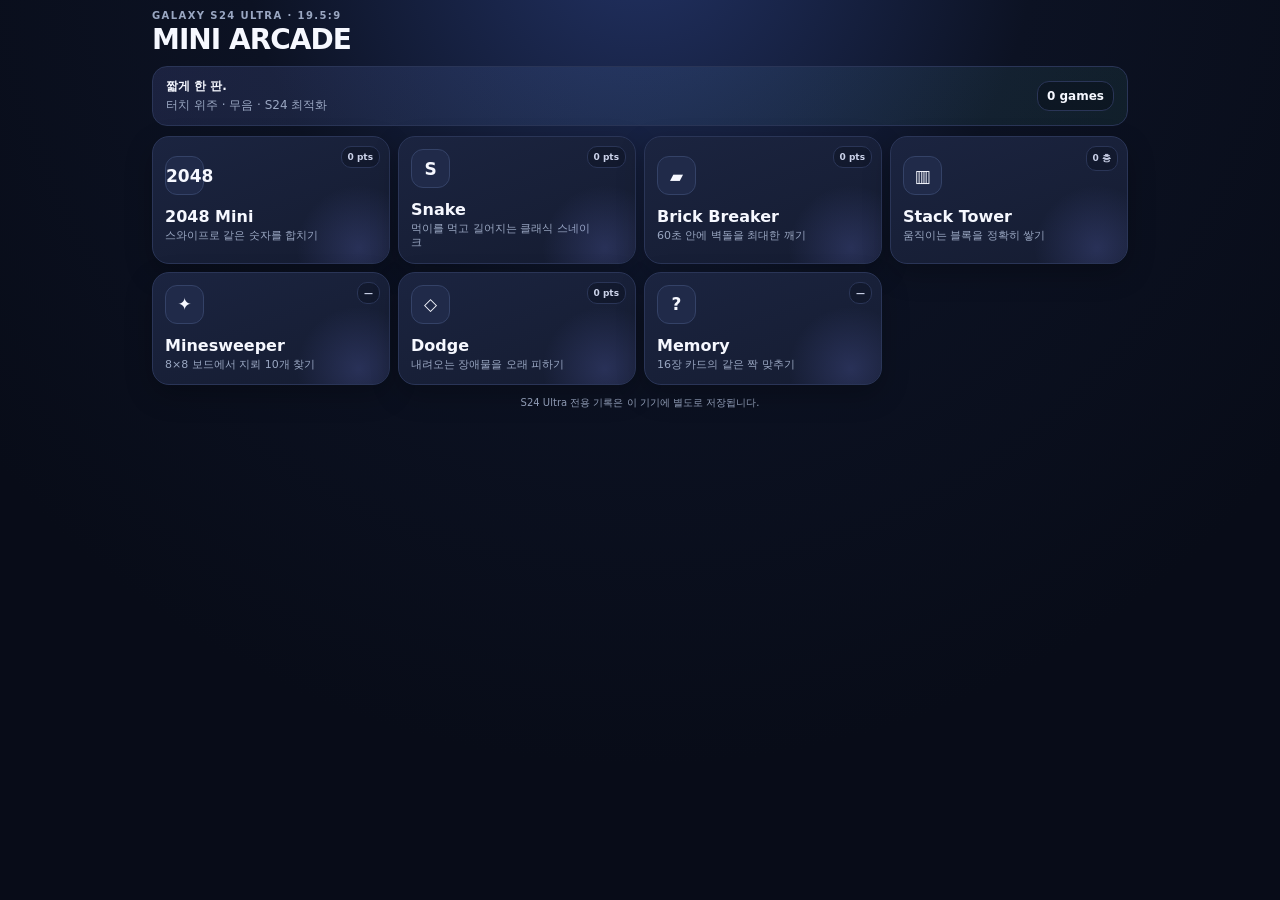
==== s24.html @ 346298de "Add files via upload" ====
<!DOCTYPE html>
<html lang="ko">
<head>
  <meta charset="UTF-8" />
  <meta name="viewport" content="width=device-width,initial-scale=1,viewport-fit=cover,user-scalable=no" />
  <meta name="theme-color" content="#0b1020" />
  <meta name="mobile-web-app-capable" content="yes" />
  <title>Mini Arcade · S24 Ultra</title>
  <link rel="manifest" href="manifest-s24.webmanifest" />
  <link rel="icon" href="icon.svg" type="image/svg+xml" />
  <link rel="stylesheet" href="styles.css" />
</head>
<body class="s24-mode">
  <main id="app" class="app-shell">
    <header class="topbar">
      <div>
        <p class="eyebrow">GALAXY S24 ULTRA · 19.5:9</p>
        <h1 id="screenTitle">MINI ARCADE</h1>
      </div>
      <div class="top-actions">
        <button id="pauseBtn" class="icon-btn hidden" type="button" aria-label="일시정지">Ⅱ</button>
        <button id="homeBtn" class="icon-btn hidden" type="button" aria-label="게임 선택으로 돌아가기">⌂</button>
      </div>
    </header>
    <section id="homeScreen" class="screen active" aria-labelledby="screenTitle">
      <div class="intro-panel">
        <div><strong>짧게 한 판.</strong><span>터치 위주 · 무음 · S24 최적화</span></div>
        <div class="session-badge"><span id="playedCount">0</span> games</div>
      </div>
      <div id="gameGrid" class="game-grid"></div>
      <p class="home-note">S24 Ultra 전용 기록은 이 기기에 별도로 저장됩니다.</p>
    </section>
    <section id="gameScreen" class="screen" aria-live="polite">
      <div class="game-head">
        <div><p id="gameKicker" class="eyebrow"></p><h2 id="gameName"></h2><p id="gameHelp" class="game-help"></p></div>
        <div id="gameStats" class="stats"></div>
      </div>
      <div id="gameStage" class="game-stage"></div>
    </section>
  </main>
  <div id="toast" class="toast" role="status" aria-live="polite"></div>
  <script src="app.js" defer></script>
</body>
</html>
---- styles.css ----
:root{
  --bg:#080c18;
  --bg2:#11172a;
  --card:#151c31;
  --card2:#1b2440;
  --line:#2a3557;
  --text:#f6f8ff;
  --muted:#9aa7c2;
  --accent:#7f8cff;
  --accent2:#5ce0b4;
  --danger:#ff6f8e;
  --warn:#ffd166;
  --safe-top:max(18px,env(safe-area-inset-top));
  --safe-bottom:max(18px,env(safe-area-inset-bottom));
  --shadow:0 18px 50px rgba(0,0,0,.28);
}
*{box-sizing:border-box;-webkit-tap-highlight-color:transparent}
html,body{margin:0;min-height:100%;background:radial-gradient(circle at 50% -20%,#1d2a51 0,#0c1223 42%,var(--bg) 75%);color:var(--text);font-family:-apple-system,BlinkMacSystemFont,"SF Pro Display","Pretendard","Noto Sans KR",system-ui,sans-serif;overscroll-behavior:none}
body{min-height:100svh;touch-action:manipulation}
button{font:inherit;color:inherit;border:0}
button:focus-visible{outline:3px solid #c5cbff;outline-offset:3px}
.hidden{display:none!important}
.app-shell{width:min(1100px,100%);margin:0 auto;padding:var(--safe-top) clamp(14px,3vw,28px) var(--safe-bottom)}
.topbar{display:flex;align-items:center;justify-content:space-between;gap:18px;margin-bottom:18px}
.eyebrow{margin:0 0 4px;color:var(--muted);font-size:12px;font-weight:800;letter-spacing:.14em}
h1,h2{margin:0;letter-spacing:-.035em} h1{font-size:clamp(28px,4vw,42px)} h2{font-size:clamp(26px,4vw,38px)}
.top-actions{display:flex;gap:9px}.icon-btn{width:48px;height:48px;border:1px solid var(--line);border-radius:15px;background:rgba(21,28,49,.92);font-weight:900;font-size:20px;box-shadow:var(--shadow)}
.screen{display:none}.screen.active{display:block}
.intro-panel{display:flex;justify-content:space-between;align-items:center;gap:14px;padding:15px 17px;margin-bottom:14px;border:1px solid var(--line);border-radius:18px;background:linear-gradient(135deg,rgba(127,140,255,.14),rgba(92,224,180,.07));color:var(--muted)}
.intro-panel strong{color:var(--text);margin-right:8px}.session-badge{white-space:nowrap;border:1px solid var(--line);background:rgba(8,12,24,.45);padding:8px 11px;border-radius:12px;font-weight:800;color:var(--text)}
.game-grid{display:grid;grid-template-columns:repeat(2,minmax(0,1fr));gap:12px}.game-card{position:relative;min-height:156px;padding:16px;text-align:left;border:1px solid var(--line);border-radius:22px;background:linear-gradient(160deg,var(--card2),var(--card));box-shadow:var(--shadow);overflow:hidden;transition:transform .1s ease,border-color .15s ease}
.game-card:active{transform:scale(.985);border-color:var(--accent)}.game-card::after{content:"";position:absolute;right:-35px;bottom:-50px;width:130px;height:130px;border-radius:50%;background:radial-gradient(circle,rgba(127,140,255,.18),transparent 68%)}
.game-icon{width:48px;height:48px;display:grid;place-items:center;margin-bottom:22px;border-radius:15px;background:#202a49;border:1px solid #344267;font-weight:900;font-size:21px}.game-card h3{margin:0;font-size:19px}.game-card p{margin:5px 0 0;max-width:26ch;color:var(--muted);font-size:13px;line-height:1.4}.card-record{position:absolute;right:14px;top:14px;color:#cbd2e9;font-size:11px;font-weight:800;padding:6px 8px;border:1px solid var(--line);border-radius:10px;background:rgba(8,12,24,.34)}
.home-note{margin:16px 4px 0;color:var(--muted);text-align:center;font-size:12px;line-height:1.5}
.game-head{display:flex;justify-content:space-between;align-items:flex-start;gap:16px;margin-bottom:12px}.game-help{margin:7px 0 0;color:var(--muted);line-height:1.45;font-size:13px}.stats{display:flex;justify-content:flex-end;gap:8px;flex-wrap:wrap;max-width:52%}.stat{min-width:76px;padding:9px 11px;border:1px solid var(--line);border-radius:13px;background:var(--card);text-align:center}.stat small{display:block;color:var(--muted);font-size:10px;margin-bottom:2px}.stat strong{font-size:16px}
.game-stage{min-height:420px;border:1px solid var(--line);border-radius:24px;background:rgba(14,20,37,.88);box-shadow:var(--shadow);padding:clamp(14px,2.3vw,22px);overflow:hidden;position:relative}
.primary-btn,.secondary-btn{min-height:50px;padding:11px 17px;border-radius:14px;font-weight:850}.primary-btn{background:var(--accent);color:white}.secondary-btn{background:var(--card2);border:1px solid var(--line)}.button-row{display:flex;gap:9px;flex-wrap:wrap;margin-top:14px}.button-row>*{flex:1 1 140px}
.center-stack{display:flex;min-height:360px;flex-direction:column;align-items:center;justify-content:center;gap:14px;text-align:center}.big-score{font-size:clamp(42px,10vw,88px);font-weight:950;letter-spacing:-.06em}.subtle{color:var(--muted);font-size:13px}
/* 2048 */
.g2048-wrap{width:min(580px,100%);margin:0 auto}.g2048-board{display:grid;grid-template-columns:repeat(4,1fr);gap:9px;padding:9px;border-radius:20px;background:#202845;touch-action:none}.g2048-cell{aspect-ratio:1;border-radius:14px;display:grid;place-items:center;background:#2b3554;font-weight:950;font-size:clamp(21px,6vw,38px);transition:transform .08s ease}.v2{background:#e8e9ef;color:#252b3a}.v4{background:#d8defa;color:#252b3a}.v8{background:#9eaaff}.v16{background:#7f8cff}.v32{background:#6a73d8}.v64{background:#5b63c0}.v128{background:#56d4b0;color:#08251d}.v256{background:#37c79d;color:#08251d}.v512{background:#ffd166;color:#3a2a00}.v1024{background:#f2ab56;color:#3a2100}.v2048{background:#ff7a90;color:white}.swipe-pad{display:grid;grid-template-columns:repeat(3,56px);justify-content:center;gap:7px;margin-top:14px}.swipe-pad button{height:50px;border-radius:12px;background:var(--card2);border:1px solid var(--line);font-weight:900}.swipe-pad .blank{visibility:hidden}
/* canvas games */
.canvas-wrap{position:relative;width:min(760px,100%);margin:0 auto}.game-canvas{display:block;width:100%;height:auto;max-height:64svh;border-radius:18px;background:#080e1b;border:1px solid var(--line);touch-action:none}.overlay{position:absolute;inset:0;display:grid;place-items:center;border-radius:18px;background:rgba(5,8,16,.58);backdrop-filter:blur(4px)}.overlay-card{text-align:center;padding:20px}.overlay-card h3{font-size:30px;margin:0 0 8px}.dpad{display:grid;grid-template-columns:repeat(3,54px);gap:7px;justify-content:center;margin-top:12px}.dpad button{height:50px;border-radius:12px;background:var(--card2);border:1px solid var(--line);font-size:20px;font-weight:900}.dpad .blank{visibility:hidden}
/* mines */
.mines-toolbar{display:flex;justify-content:space-between;align-items:center;gap:10px;margin-bottom:12px}.mode-toggle{display:flex;padding:4px;background:#10172a;border:1px solid var(--line);border-radius:13px}.mode-toggle button{min-height:40px;padding:7px 12px;border-radius:10px;background:transparent;color:var(--muted);font-weight:800}.mode-toggle button.active{background:var(--accent);color:white}.mines-grid{display:grid;grid-template-columns:repeat(8,minmax(0,1fr));gap:4px;width:min(620px,100%);margin:0 auto}.mine-cell{aspect-ratio:1;border-radius:8px;background:#253052;border:1px solid #344265;font-size:clamp(13px,3.5vw,23px);font-weight:900;touch-action:manipulation}.mine-cell.open{background:#11182b;border-color:#202a46}.mine-cell.flag{background:#3a3150}.n1{color:#78a8ff}.n2{color:#67d7a9}.n3{color:#ff8c9c}.n4{color:#b59cff}.n5{color:#ffb67a}.n6{color:#6be0e8}.n7{color:#fff}.n8{color:#adb5c9}
/* memory */
.memory-grid{display:grid;grid-template-columns:repeat(4,minmax(0,1fr));gap:9px;width:min(620px,100%);margin:0 auto}.memory-card{aspect-ratio:1;border-radius:14px;background:#253052;border:1px solid #35456f;font-size:clamp(25px,7vw,46px);font-weight:900;transform-style:preserve-3d}.memory-card.open{background:#6874dc}.memory-card.matched{opacity:.26;pointer-events:none}
.toast{position:fixed;left:50%;bottom:max(22px,env(safe-area-inset-bottom));transform:translate(-50%,20px);padding:11px 15px;border-radius:13px;background:#eef1ff;color:#141a2a;font-size:13px;font-weight:850;opacity:0;pointer-events:none;transition:.2s ease;z-index:50;box-shadow:0 12px 35px rgba(0,0,0,.35)}.toast.show{opacity:1;transform:translate(-50%,0)}
@media (min-width:760px){.game-grid{grid-template-columns:repeat(3,minmax(0,1fr))}.game-card{min-height:172px}.game-stage{min-height:520px}.memory-grid{gap:12px}.mine-cell{border-radius:10px}}
@media (orientation:landscape) and (max-height:650px){.app-shell{padding-top:12px}.topbar{margin-bottom:10px}.game-stage{min-height:330px;padding:12px}.game-head{margin-bottom:8px}.game-canvas{max-height:70svh}.game-card{min-height:128px}.game-icon{margin-bottom:12px}}
@media (max-width:520px){.intro-panel{align-items:flex-start;flex-direction:column}.game-head{flex-direction:column}.stats{max-width:none;justify-content:flex-start}.game-stage{min-height:390px}.game-grid{gap:9px}.game-card{min-height:145px;padding:14px}.game-icon{margin-bottom:16px}}

/* Galaxy S24 Ultra portrait edition (19.5:9) */
body.s24-mode{min-height:100dvh;background:radial-gradient(circle at 50% -8%,#223264 0,#0c1223 34%,var(--bg) 72%)}
body.s24-mode .app-shell{width:min(100%,480px);min-height:100dvh;padding:calc(env(safe-area-inset-top) + 10px) 12px calc(env(safe-area-inset-bottom) + 12px)}
body.s24-mode .topbar{margin-bottom:10px;gap:10px}
body.s24-mode h1{font-size:28px}body.s24-mode h2{font-size:24px}
body.s24-mode .eyebrow{font-size:10px;margin-bottom:2px}
body.s24-mode .icon-btn{width:44px;height:44px;border-radius:13px}
body.s24-mode .intro-panel{padding:11px 13px;margin-bottom:10px;border-radius:15px;flex-direction:row;align-items:center;font-size:12px}
body.s24-mode .intro-panel strong{display:block;margin:0 0 2px}
body.s24-mode .session-badge{padding:7px 9px}
body.s24-mode .game-grid{grid-template-columns:repeat(2,minmax(0,1fr));gap:8px}
body.s24-mode .game-card{min-height:124px;padding:12px;border-radius:17px;box-shadow:0 10px 28px rgba(0,0,0,.24)}
body.s24-mode .game-icon{width:39px;height:39px;margin-bottom:12px;border-radius:12px;font-size:17px}
body.s24-mode .game-card h3{font-size:16px}body.s24-mode .game-card p{margin-top:3px;font-size:11px;line-height:1.3}
body.s24-mode .card-record{right:9px;top:9px;padding:5px 6px;font-size:9px}
body.s24-mode .home-note{margin-top:10px;font-size:10px}
body.s24-mode .game-head{margin-bottom:8px;gap:8px}
body.s24-mode .game-help{margin-top:4px;font-size:11px;line-height:1.35}
body.s24-mode .stats{gap:5px}body.s24-mode .stat{min-width:64px;padding:6px 8px;border-radius:11px}
body.s24-mode .stat small{font-size:8px}body.s24-mode .stat strong{font-size:14px}
body.s24-mode .game-stage{min-height:0;padding:10px;border-radius:18px}
body.s24-mode .game-canvas{max-height:calc(100dvh - 205px);border-radius:14px}
body.s24-mode .g2048-wrap{width:min(100%,430px)}body.s24-mode .g2048-board{gap:6px;padding:6px;border-radius:15px}
body.s24-mode .g2048-cell{border-radius:10px;font-size:clamp(20px,8vw,34px)}
body.s24-mode .swipe-pad,body.s24-mode .dpad{margin-top:9px;gap:5px}
body.s24-mode .swipe-pad button,body.s24-mode .dpad button{height:44px}
body.s24-mode .button-row{margin-top:9px}body.s24-mode .primary-btn,body.s24-mode .secondary-btn{min-height:46px}
body.s24-mode .mines-toolbar{margin-bottom:8px}body.s24-mode .mines-grid{gap:3px}
body.s24-mode .memory-grid{gap:6px}body.s24-mode .memory-card{border-radius:10px}
@media (orientation:landscape){body.s24-mode .app-shell{width:min(100%,1000px)}body.s24-mode .game-grid{grid-template-columns:repeat(4,minmax(0,1fr))}body.s24-mode .game-card{min-height:112px}body.s24-mode .game-canvas{max-height:calc(100dvh - 145px)}}
@media (prefers-reduced-motion:reduce){*{scroll-behavior:auto!important;transition:none!important;animation:none!important}}
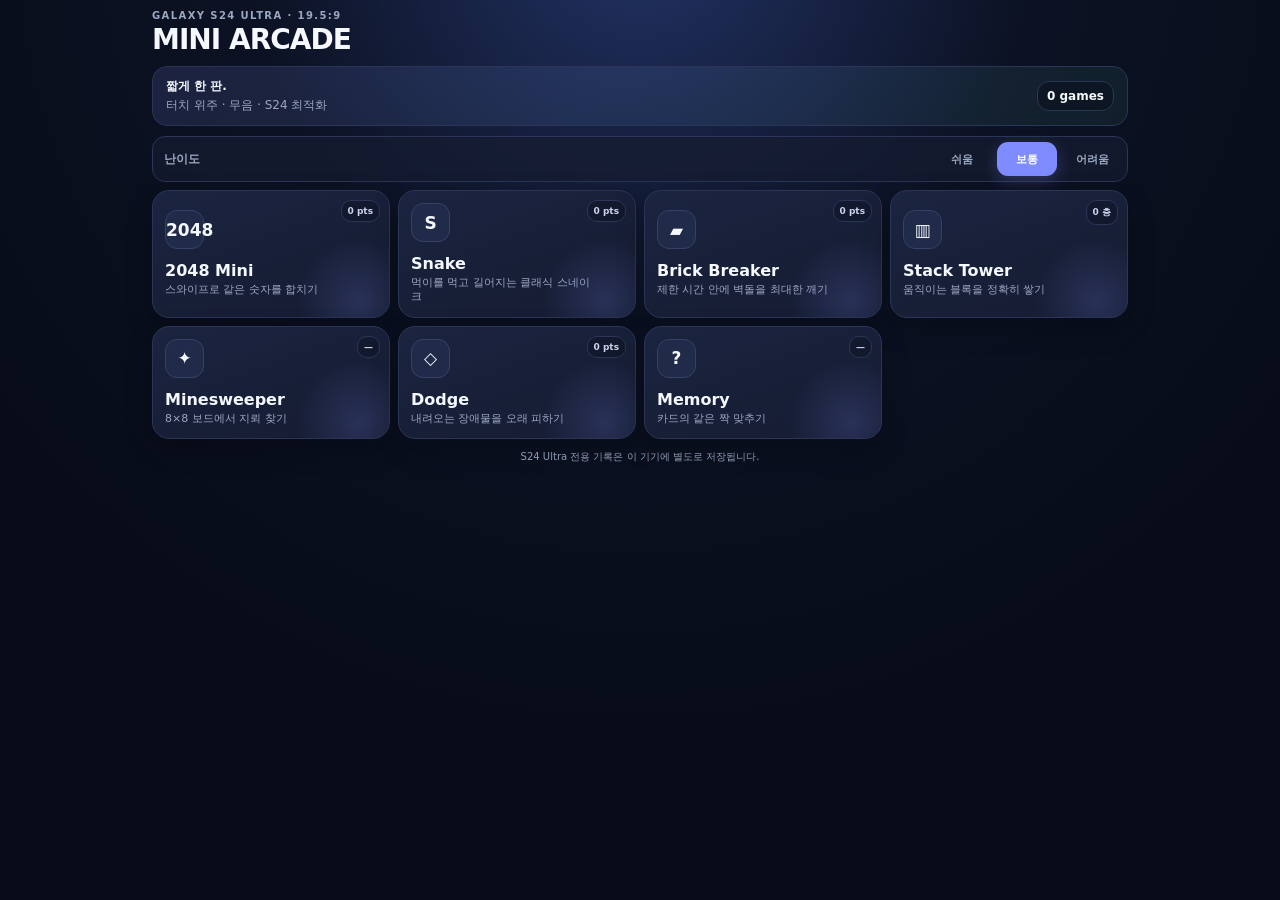
==== commit 88f5969b: "Add files via upload" ====
--- a/s24.html
+++ b/s24.html
@@ -8,7 +8,7 @@
   <title>Mini Arcade · S24 Ultra</title>
   <link rel="manifest" href="manifest-s24.webmanifest" />
   <link rel="icon" href="icon.svg" type="image/svg+xml" />
-  <link rel="stylesheet" href="styles.css" />
+  <link rel="stylesheet" href="styles.css?v=4" />
 </head>
 <body class="s24-mode">
   <main id="app" class="app-shell">
@@ -27,6 +27,14 @@
         <div><strong>짧게 한 판.</strong><span>터치 위주 · 무음 · S24 최적화</span></div>
         <div class="session-badge"><span id="playedCount">0</span> games</div>
       </div>
+      <div class="difficulty-bar" aria-label="난이도 선택">
+        <span>난이도</span>
+        <div class="difficulty-options">
+          <button type="button" data-difficulty="easy">쉬움</button>
+          <button type="button" data-difficulty="normal">보통</button>
+          <button type="button" data-difficulty="hard">어려움</button>
+        </div>
+      </div>
       <div id="gameGrid" class="game-grid"></div>
       <p class="home-note">S24 Ultra 전용 기록은 이 기기에 별도로 저장됩니다.</p>
     </section>
@@ -39,6 +47,6 @@
     </section>
   </main>
   <div id="toast" class="toast" role="status" aria-live="polite"></div>
-  <script src="app.js" defer></script>
+  <script src="app.js?v=4" defer></script>
 </body>
 </html>
--- a/styles.css
+++ b/styles.css
@@ -28,6 +28,8 @@
 .screen{display:none}.screen.active{display:block}
 .intro-panel{display:flex;justify-content:space-between;align-items:center;gap:14px;padding:15px 17px;margin-bottom:14px;border:1px solid var(--line);border-radius:18px;background:linear-gradient(135deg,rgba(127,140,255,.14),rgba(92,224,180,.07));color:var(--muted)}
 .intro-panel strong{color:var(--text);margin-right:8px}.session-badge{white-space:nowrap;border:1px solid var(--line);background:rgba(8,12,24,.45);padding:8px 11px;border-radius:12px;font-weight:800;color:var(--text)}
+.difficulty-bar{display:flex;align-items:center;justify-content:space-between;gap:12px;margin:0 0 14px;padding:7px 8px 7px 14px;border:1px solid var(--line);border-radius:16px;background:rgba(21,28,49,.72);font-size:12px;font-weight:850;color:var(--muted)}
+.difficulty-options{display:grid;grid-template-columns:repeat(3,1fr);gap:5px}.difficulty-options button{min-width:72px;min-height:38px;padding:6px 10px;border-radius:11px;background:transparent;color:var(--muted);font-weight:850}.difficulty-options button.active{background:var(--accent);color:white;box-shadow:0 5px 16px rgba(127,140,255,.25)}
 .game-grid{display:grid;grid-template-columns:repeat(2,minmax(0,1fr));gap:12px}.game-card{position:relative;min-height:156px;padding:16px;text-align:left;border:1px solid var(--line);border-radius:22px;background:linear-gradient(160deg,var(--card2),var(--card));box-shadow:var(--shadow);overflow:hidden;transition:transform .1s ease,border-color .15s ease}
 .game-card:active{transform:scale(.985);border-color:var(--accent)}.game-card::after{content:"";position:absolute;right:-35px;bottom:-50px;width:130px;height:130px;border-radius:50%;background:radial-gradient(circle,rgba(127,140,255,.18),transparent 68%)}
 .game-icon{width:48px;height:48px;display:grid;place-items:center;margin-bottom:22px;border-radius:15px;background:#202a49;border:1px solid #344267;font-weight:900;font-size:21px}.game-card h3{margin:0;font-size:19px}.game-card p{margin:5px 0 0;max-width:26ch;color:var(--muted);font-size:13px;line-height:1.4}.card-record{position:absolute;right:14px;top:14px;color:#cbd2e9;font-size:11px;font-weight:800;padding:6px 8px;border:1px solid var(--line);border-radius:10px;background:rgba(8,12,24,.34)}
@@ -59,6 +61,8 @@
 body.s24-mode .intro-panel{padding:11px 13px;margin-bottom:10px;border-radius:15px;flex-direction:row;align-items:center;font-size:12px}
 body.s24-mode .intro-panel strong{display:block;margin:0 0 2px}
 body.s24-mode .session-badge{padding:7px 9px}
+body.s24-mode .difficulty-bar{margin-bottom:8px;padding:5px 5px 5px 11px;border-radius:13px}
+body.s24-mode .difficulty-options button{min-width:60px;min-height:34px;padding:5px 7px;font-size:11px}
 body.s24-mode .game-grid{grid-template-columns:repeat(2,minmax(0,1fr));gap:8px}
 body.s24-mode .game-card{min-height:124px;padding:12px;border-radius:17px;box-shadow:0 10px 28px rgba(0,0,0,.24)}
 body.s24-mode .game-icon{width:39px;height:39px;margin-bottom:12px;border-radius:12px;font-size:17px}
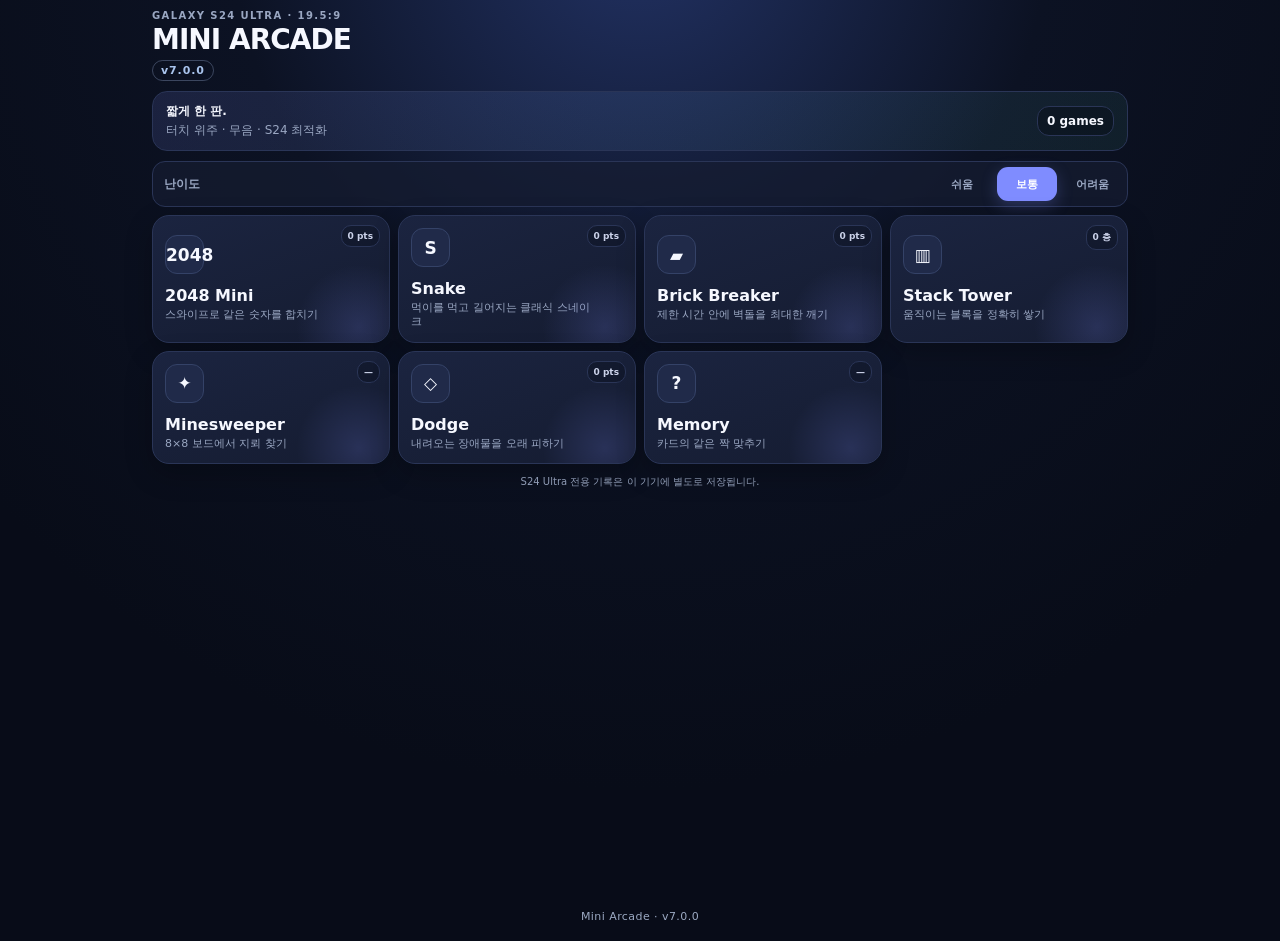
==== commit 18ee23c4: "Add files via upload" ====
--- a/s24.html
+++ b/s24.html
@@ -8,7 +8,7 @@
   <title>Mini Arcade · S24 Ultra</title>
   <link rel="manifest" href="manifest-s24.webmanifest" />
   <link rel="icon" href="icon.svg" type="image/svg+xml" />
-  <link rel="stylesheet" href="styles.css?v=4" />
+  <link rel="stylesheet" href="styles.css?v=7" />
 </head>
 <body class="s24-mode">
   <main id="app" class="app-shell">
@@ -16,6 +16,7 @@
       <div>
         <p class="eyebrow">GALAXY S24 ULTRA · 19.5:9</p>
         <h1 id="screenTitle">MINI ARCADE</h1>
+        <span class="app-version" aria-label="앱 버전">v7.0.0</span>
       </div>
       <div class="top-actions">
         <button id="pauseBtn" class="icon-btn hidden" type="button" aria-label="일시정지">Ⅱ</button>
@@ -46,7 +47,8 @@
       <div id="gameStage" class="game-stage"></div>
     </section>
   </main>
+  <div class="version-footer" aria-label="현재 앱 버전">Mini Arcade · v7.0.0</div>
   <div id="toast" class="toast" role="status" aria-live="polite"></div>
-  <script src="app.js?v=4" defer></script>
+  <script src="app.js?v=7" defer></script>
 </body>
 </html>
--- a/styles.css
+++ b/styles.css
@@ -84,3 +84,19 @@
 body.s24-mode .memory-grid{gap:6px}body.s24-mode .memory-card{border-radius:10px}
 @media (orientation:landscape){body.s24-mode .app-shell{width:min(100%,1000px)}body.s24-mode .game-grid{grid-template-columns:repeat(4,minmax(0,1fr))}body.s24-mode .game-card{min-height:112px}body.s24-mode .game-canvas{max-height:calc(100dvh - 145px)}}
 @media (prefers-reduced-motion:reduce){*{scroll-behavior:auto!important;transition:none!important;animation:none!important}}
+
+/* 2048 cheat controls */
+.cheats2048{margin-top:16px;padding:14px;border:1px solid var(--line);border-radius:16px;background:var(--card2)}
+.cheats2048[hidden]{display:none!important}
+.cheat-row{display:flex;align-items:center;flex-wrap:wrap;gap:8px;margin-bottom:12px}
+.cheat-row label{font-weight:700;font-size:13px}
+.cheat-row button,.cheat-row select,.cheat-row input{border:1px solid var(--line);border-radius:9px;padding:9px;background:var(--card);color:inherit;min-height:40px}
+.cheat-row input{width:120px;max-width:100%}
+.cheat-row button.cheat-selected{outline:2px solid #56d4b0}
+.cheat-hint{font-size:13px;opacity:.85;margin:6px 0 14px}
+.cheat-check{display:flex;gap:8px;align-items:center;font-size:14px}
+.g2048-cell.cheat-editable{cursor:pointer;outline:1px dashed rgba(255,255,255,.3)}
+
+/* Visible build version on both layouts */
+.app-version { display:inline-block; margin-top:4px; padding:3px 8px; border:1px solid rgba(150,170,210,.35); border-radius:999px; color:#a9c4ed; font-size:11px; font-weight:700; letter-spacing:.08em; }
+.version-footer { text-align:center; font-size:11px; color:#9caac3; padding:10px 12px 18px; letter-spacing:.04em; }
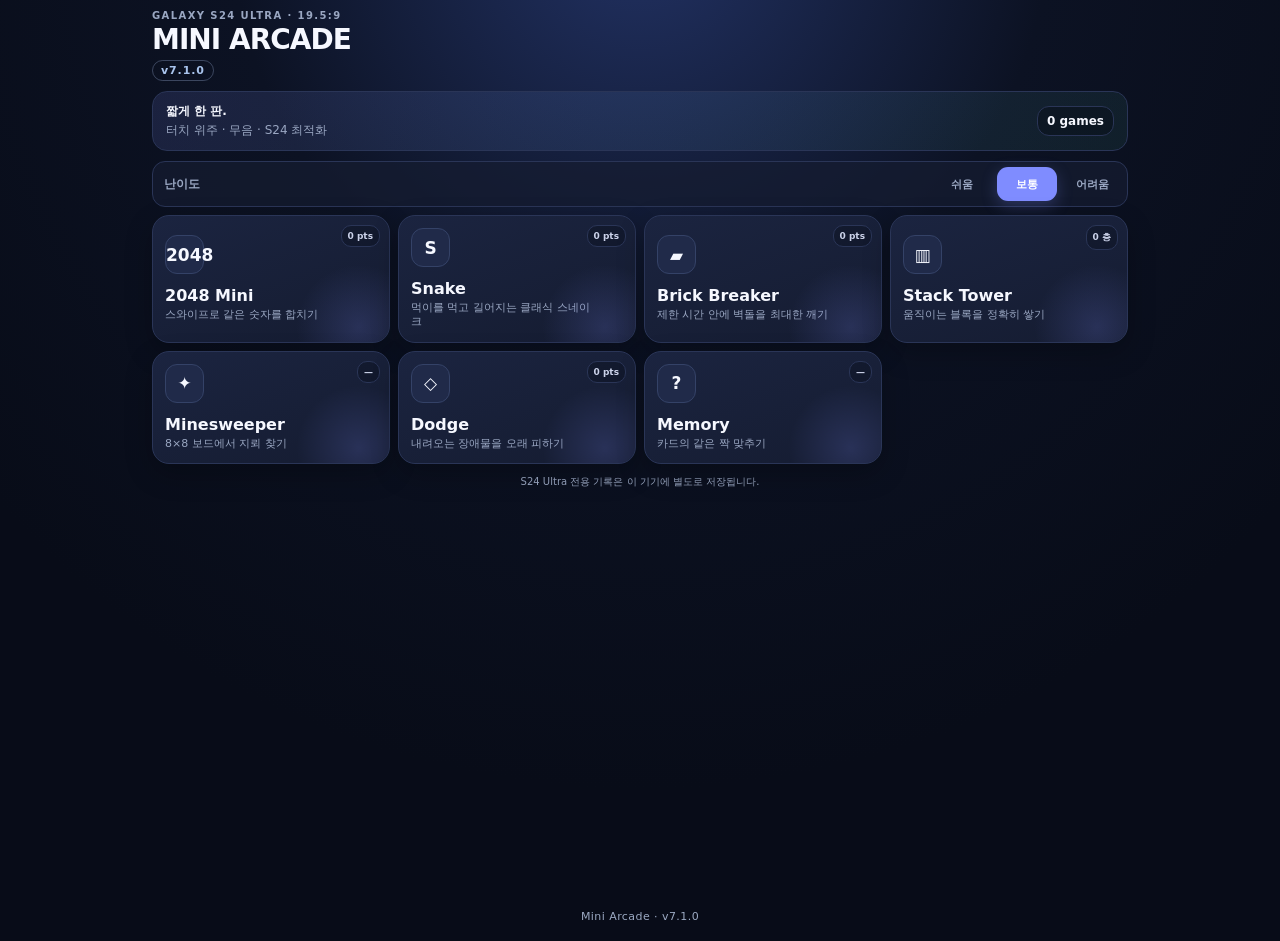
==== commit ba2caafd: "Add files via upload" ====
--- a/s24.html
+++ b/s24.html
@@ -8,7 +8,7 @@
   <title>Mini Arcade · S24 Ultra</title>
   <link rel="manifest" href="manifest-s24.webmanifest" />
   <link rel="icon" href="icon.svg" type="image/svg+xml" />
-  <link rel="stylesheet" href="styles.css?v=7" />
+  <link rel="stylesheet" href="styles.css?v=8" />
 </head>
 <body class="s24-mode">
   <main id="app" class="app-shell">
@@ -16,7 +16,7 @@
       <div>
         <p class="eyebrow">GALAXY S24 ULTRA · 19.5:9</p>
         <h1 id="screenTitle">MINI ARCADE</h1>
-        <span class="app-version" aria-label="앱 버전">v7.0.0</span>
+        <span class="app-version" aria-label="앱 버전">v7.1.0</span>
       </div>
       <div class="top-actions">
         <button id="pauseBtn" class="icon-btn hidden" type="button" aria-label="일시정지">Ⅱ</button>
@@ -47,8 +47,8 @@
       <div id="gameStage" class="game-stage"></div>
     </section>
   </main>
-  <div class="version-footer" aria-label="현재 앱 버전">Mini Arcade · v7.0.0</div>
+  <div class="version-footer" aria-label="현재 앱 버전">Mini Arcade · v7.1.0</div>
   <div id="toast" class="toast" role="status" aria-live="polite"></div>
-  <script src="app.js?v=7" defer></script>
+  <script src="app.js?v=8" defer></script>
 </body>
 </html>
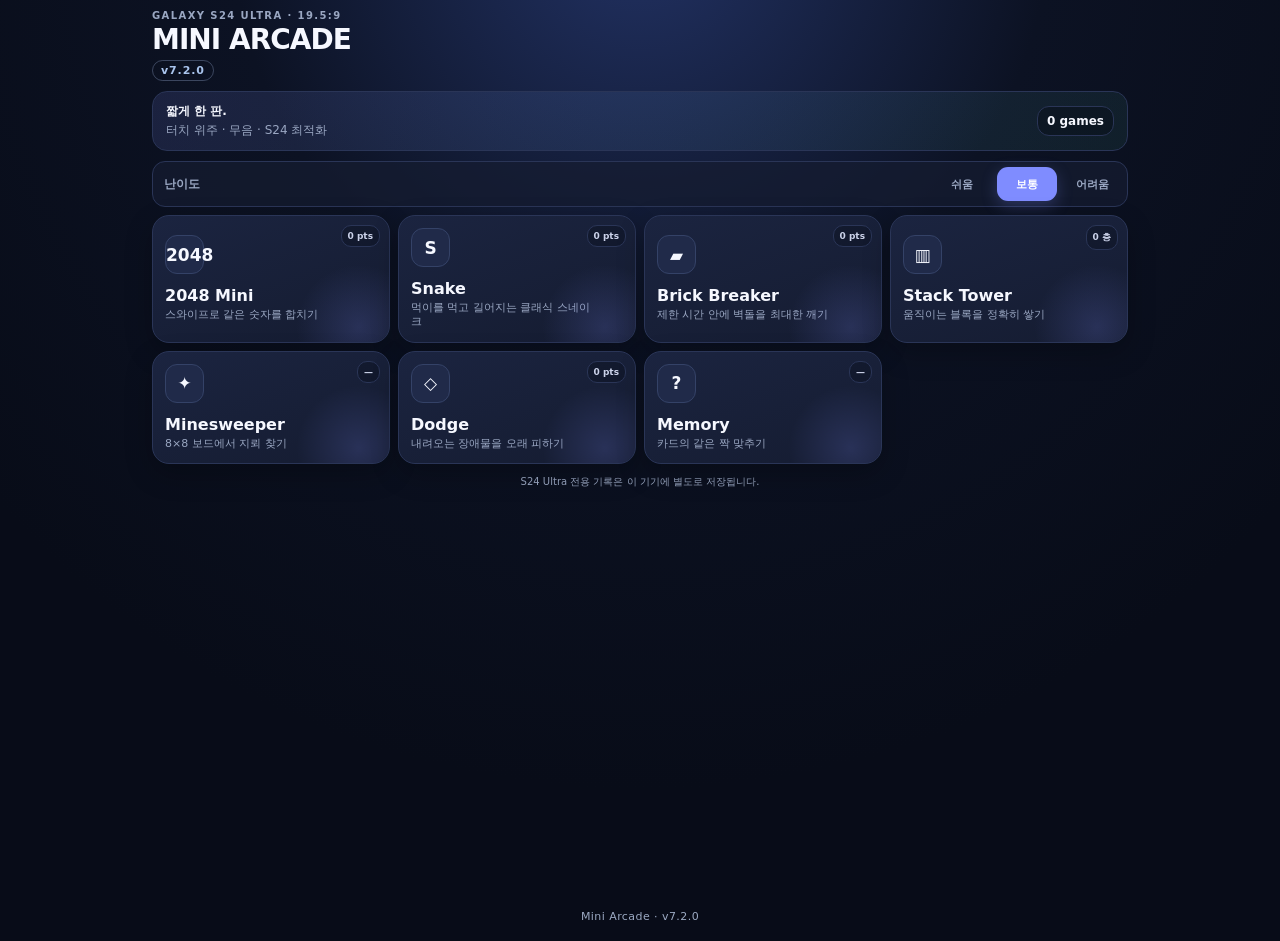
==== commit 3d46d47c: "Add files via upload" ====
--- a/s24.html
+++ b/s24.html
@@ -8,7 +8,7 @@
   <title>Mini Arcade · S24 Ultra</title>
   <link rel="manifest" href="manifest-s24.webmanifest" />
   <link rel="icon" href="icon.svg" type="image/svg+xml" />
-  <link rel="stylesheet" href="styles.css?v=8" />
+  <link rel="stylesheet" href="styles.css?v=9" />
 </head>
 <body class="s24-mode">
   <main id="app" class="app-shell">
@@ -16,7 +16,7 @@
       <div>
         <p class="eyebrow">GALAXY S24 ULTRA · 19.5:9</p>
         <h1 id="screenTitle">MINI ARCADE</h1>
-        <span class="app-version" aria-label="앱 버전">v7.1.0</span>
+        <span class="app-version" aria-label="앱 버전">v7.2.0</span>
       </div>
       <div class="top-actions">
         <button id="pauseBtn" class="icon-btn hidden" type="button" aria-label="일시정지">Ⅱ</button>
@@ -47,8 +47,8 @@
       <div id="gameStage" class="game-stage"></div>
     </section>
   </main>
-  <div class="version-footer" aria-label="현재 앱 버전">Mini Arcade · v7.1.0</div>
+  <div class="version-footer" aria-label="현재 앱 버전">Mini Arcade · v7.2.0</div>
   <div id="toast" class="toast" role="status" aria-live="polite"></div>
-  <script src="app.js?v=8" defer></script>
+  <script src="app.js?v=9" defer></script>
 </body>
 </html>
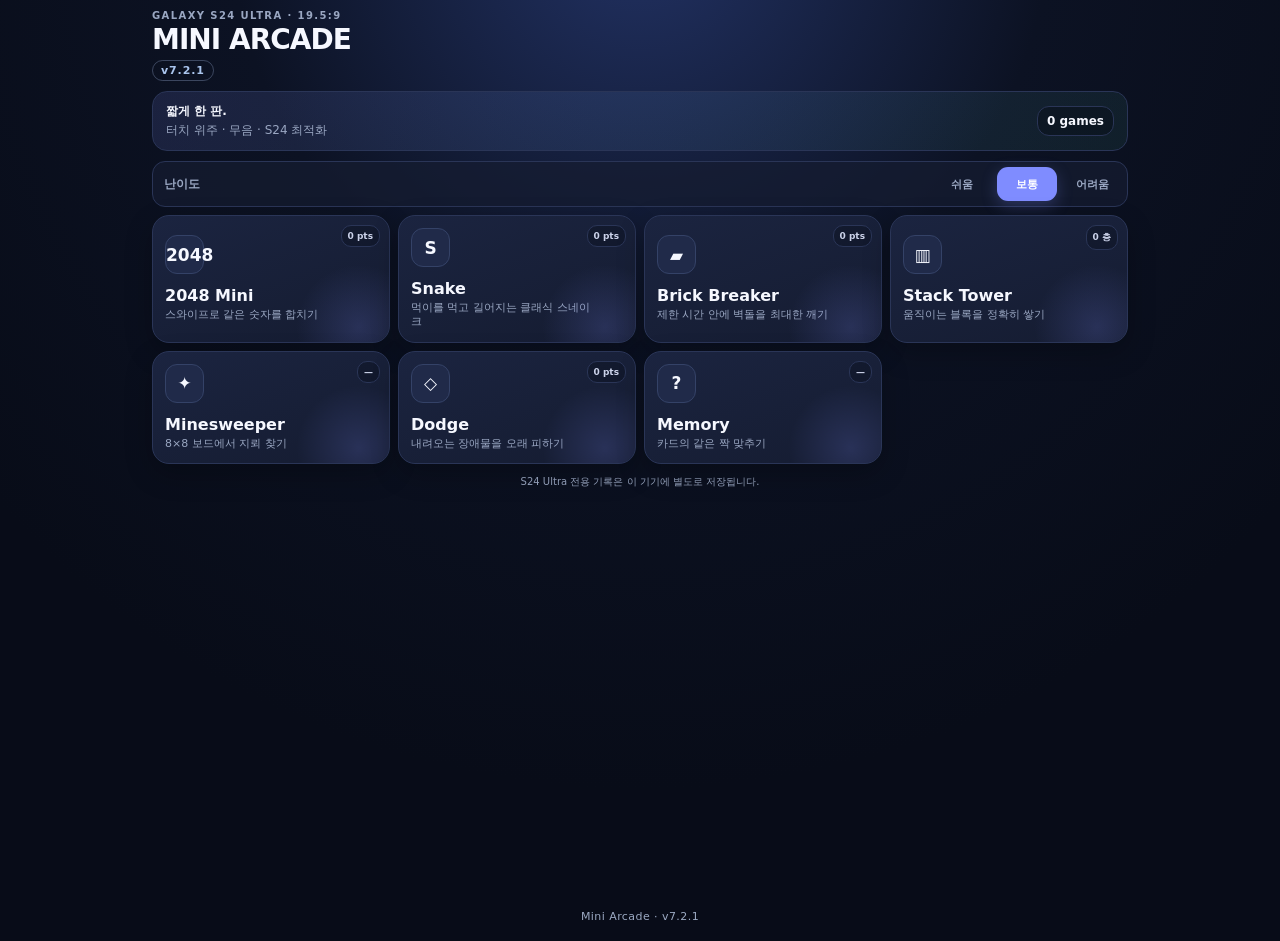
==== commit 9a1120e9: "Add files via upload" ====
--- a/s24.html
+++ b/s24.html
@@ -8,7 +8,7 @@
   <title>Mini Arcade · S24 Ultra</title>
   <link rel="manifest" href="manifest-s24.webmanifest" />
   <link rel="icon" href="icon.svg" type="image/svg+xml" />
-  <link rel="stylesheet" href="styles.css?v=9" />
+  <link rel="stylesheet" href="styles.css?v=10" />
 </head>
 <body class="s24-mode">
   <main id="app" class="app-shell">
@@ -16,7 +16,7 @@
       <div>
         <p class="eyebrow">GALAXY S24 ULTRA · 19.5:9</p>
         <h1 id="screenTitle">MINI ARCADE</h1>
-        <span class="app-version" aria-label="앱 버전">v7.2.0</span>
+        <span class="app-version" aria-label="앱 버전">v7.2.1</span>
       </div>
       <div class="top-actions">
         <button id="pauseBtn" class="icon-btn hidden" type="button" aria-label="일시정지">Ⅱ</button>
@@ -47,8 +47,8 @@
       <div id="gameStage" class="game-stage"></div>
     </section>
   </main>
-  <div class="version-footer" aria-label="현재 앱 버전">Mini Arcade · v7.2.0</div>
+  <div class="version-footer" aria-label="현재 앱 버전">Mini Arcade · v7.2.1</div>
   <div id="toast" class="toast" role="status" aria-live="polite"></div>
-  <script src="app.js?v=9" defer></script>
+  <script src="app.js?v=10" defer></script>
 </body>
 </html>
